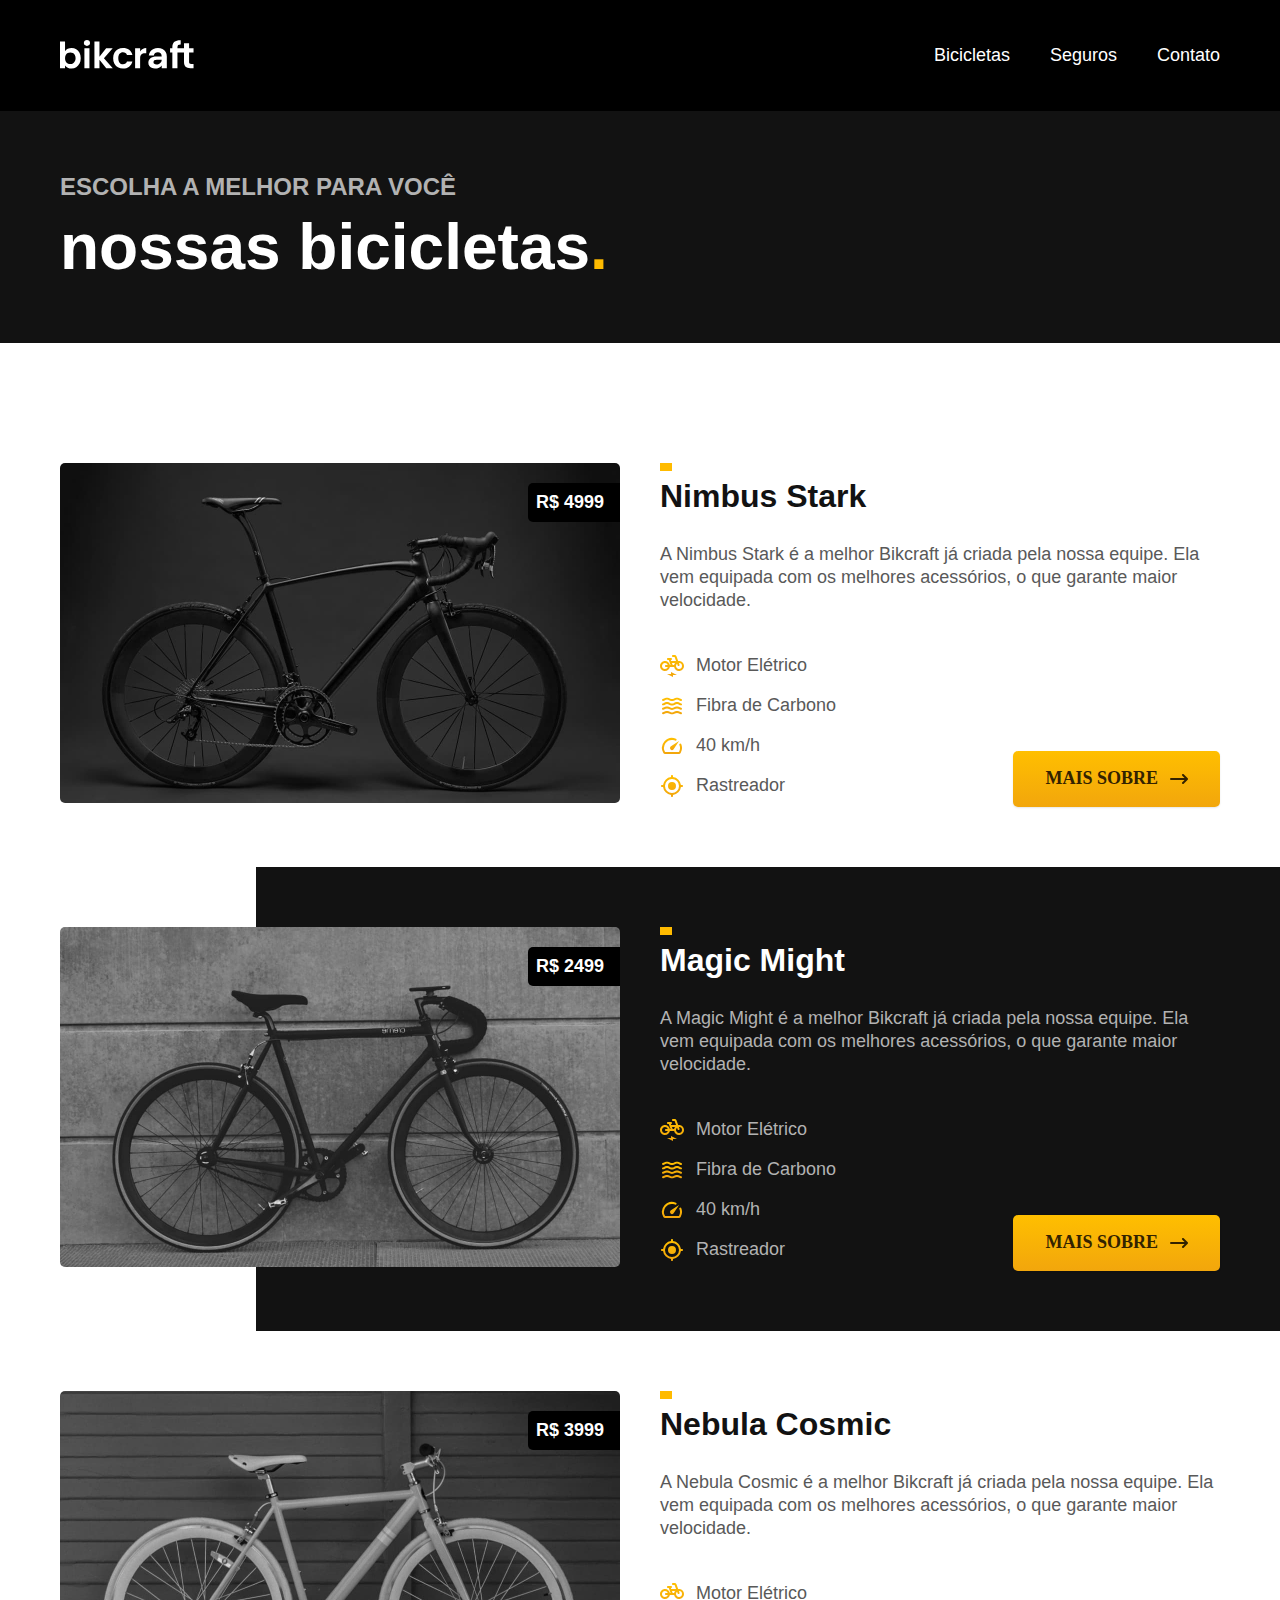
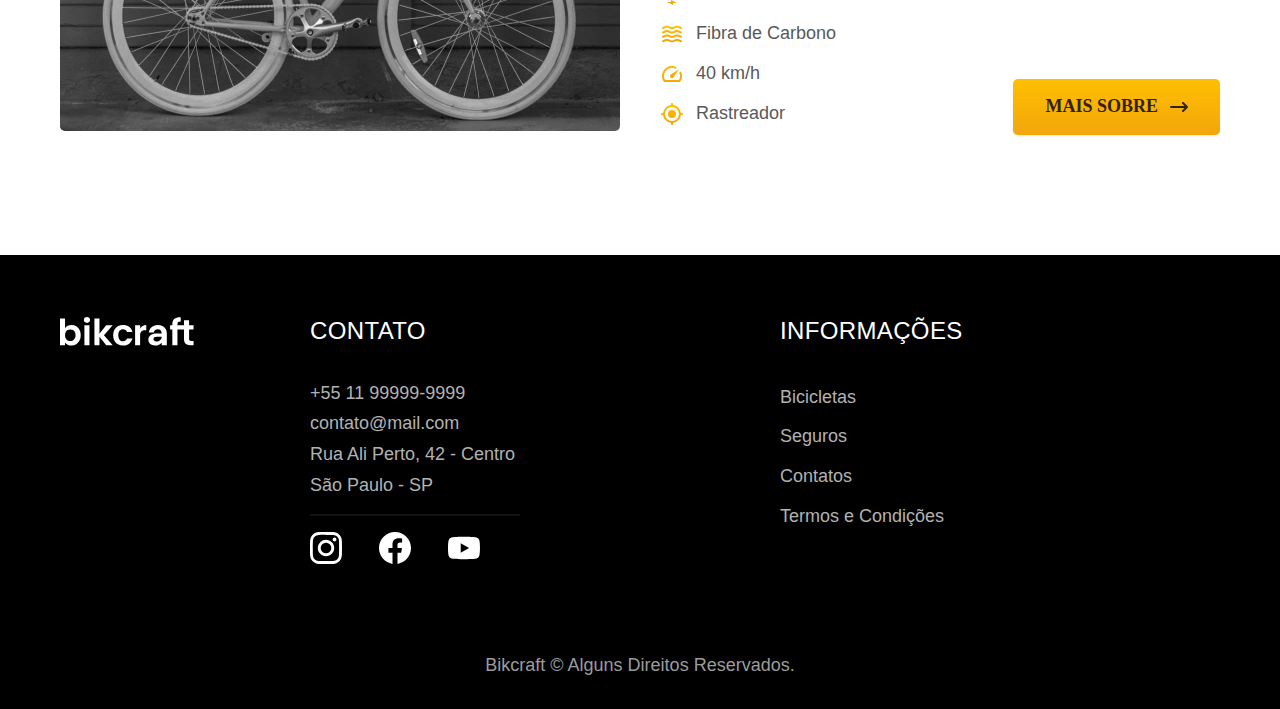
==== bicicletas.html @ 34be32ea "Primeiro commit de desenvolvimento" ====
<!DOCTYPE html>
<html lang="pt-br">

<head>
  <meta charset="UTF-8">
  <meta name="viewport" content="width=device-width, initial-scale=1.0">
  <title>Nossas bicicletas - Bikcraft</title>
  <meta name="description" content="Nossas bicicletas. Escolha a melhor para você">
  <link rel="stylesheet" href="css/style.css">
  <!-- <link rel="preconnect" href="https://fonts.googleapis.com">
<link rel="preconnect" href="https://fonts.gstatic.com" crossorigin>
<link href="https://fonts.googleapis.com/css2?family=Merriweather:ital,wght@1,900&family=Poppins:wght@400;600&family=Roboto:wght@400;500&display=swap" rel="stylesheet"> -->
</head>

<body>
  <header class="header">
    <div class="container">
      <a href="./">
        <img src="img/bikcraft.svg" alt="Bikcraft" width="136" height="32">
      </a>
      <nav aria-label="Primária">
        <ul class="menu">
          <li><a href="bicicletas.html" class="cor-c0 font-1-m">Bicicletas</a></li>
          <li><a href="seguros.html" class="cor-c0 font-1-m">Seguros</a></li>
          <li><a href="contato.html" class="cor-c0 font-1-m">Contato</a></li>
        </ul>
      </nav>
    </div>
  </header>
  <main class="main">
    <section class="titulo" aria-label="Titulo">
      <div class="container">
        <h2 class="font-1-l-b cor-c5">Escolha a melhor para você</h2>
        <h1 class="font-1-xxl cor-c0">nossas bicicletas<span>.</span></h1>
      </div>
    </section>
    <article class="nossas-bicicletas" aria-label="Nossas bicicletas">
      <ul class="bicicletas-lista">
        <li class="container">
          <div class="foto">
            <img src="img/bicicletas/nimbus.jpg" alt="Nimbus Stark" width="560" height="340">
            <span class="preco font-1-m-b cor-c0">R$ 4999</span>
          </div>
          <div class="bicicletas-info">
            <h3 class="font-1-xl cor-c11">Nimbus Stark</h3>
            <p class="font-2-m cor-c8">A Nimbus Stark é a melhor Bikcraft já criada pela nossa equipe. Ela vem equipada
              com os
              melhores
              acessórios, o que garante maior velocidade.</p>
            <ul class="caracteristicas font-2-m cor-c8">
              <li><img src="img/icones/eletrica.svg" alt="" width="24" height="24"> Motor Elétrico</li>
              <li><img src="img/icones/carbono.svg" alt="" width="24" height="24">Fibra de Carbono</li>
              <li><img src="img/icones/velocidade.svg" alt="" width="24" height="24">40 km/h</li>
              <li><img src="img/icones/rastreador.svg" alt="" width="24" height="24">Rastreador</li>
            </ul>
            <a href="bicicletas/nimbus.html" class="botao-primario">Mais sobre</a>
          </div>
        </li>
        <li>
          <div class="container">
            <div class="foto">
              <img src="img/bicicletas/magic.jpg" alt="Magic Might" width="560" height="340">
              <span class="preco font-1-m-b cor-c0">R$ 2499</span>
            </div>
            <div class="bicicletas-info">
              <h3 class="font-1-xl cor-c0">Magic Might</h3>
              <p class="font-2-m cor-c5">A Magic Might é a melhor Bikcraft já criada pela nossa equipe. Ela vem equipada
                com os
                melhores
                acessórios, o que garante maior velocidade.</p>
              <ul class="caracteristicas font-2-m cor-c5">
                <li><img src="img/icones/eletrica.svg" alt="" width="24" height="24">Motor Elétrico</li>
                <li><img src="img/icones/carbono.svg" alt="" width="24" height="24">Fibra de Carbono</li>
                <li><img src="img/icones/velocidade.svg" alt="" width="24" height="24">40 km/h</li>
                <li><img src="img/icones/rastreador.svg" alt="" width="24" height="24">Rastreador</li>
              </ul>
              <a href="./bicicletas/magic.html" class="botao-primario">Mais sobre</a>
            </div>
          </div>
        </li>
        <li class="container">
          <div class="foto">
            <img src="img/bicicletas/nebula.jpg" alt="Nebula Cosmic" width="560" height="340">
            <span class="preco font-1-m-b cor-c0">R$ 3999</span>
          </div>
          <div class="bicicletas-info">
            <h3 class="font-1-xl cor-c11">Nebula Cosmic</h3>
            <p class="font-2-m cor-c8">A Nebula Cosmic é a melhor Bikcraft já criada pela nossa equipe. Ela vem equipada
              com os
              melhores
              acessórios, o que garante maior velocidade.</p>
            <ul class="caracteristicas font-2-m cor-c8">
              <li><img src="img/icones/eletrica.svg" alt="" width="24" height="24">Motor Elétrico</li>
              <li><img src="img/icones/carbono.svg" alt="" width="24" height="24">Fibra de Carbono</li>
              <li><img src="img/icones/velocidade.svg" alt="" width="24" height="24">40 km/h</li>
              <li><img src="img/icones/rastreador.svg" alt="" width="24" height="24">Rastreador</li>
            </ul>
            <a href="./bicicletas/nebula.html" class="botao-primario">Mais sobre</a>
          </div>
        </li>
      </ul>
    </article>
  </main>
  <footer class="footer">
    <div class="container">
      <img src="img/bikcraft.svg" alt="Bikcraft" class="logo" width="136" height="32">
      <div class="contato-info font-2-m cor-c5">
        <h3 class="font-2-l-b cor-c0">Contato</h3>
        <a href="tel:+5511999999999">+55 11 99999-9999</a>
        <a href="mailto:contato@mail.com">contato@mail.com</a>
        <span class="endereco">Rua Ali Perto, 42 - Centro <br>São Paulo - SP</span>
        <div class="redes">
          <a href="./"><img src="img/redes/instagram.svg" alt="Instagram" width="32" height="32"></a>
          <a href="./"><img src="img/redes/facebook.svg" alt="Facebook" width="32" height="32"></a>
          <a href="./"><img src="img/redes/youtube.svg" alt="Youtube" width="32" height="32"></a>
        </div>
      </div>
      <div class="informacoes font-2-m cor-c5">
        <h3 class="font-2-l-b cor-c0">Informações</h3>
        <a href="bicicletas.html">Bicicletas</a>
        <a href="seguros.html">Seguros</a>
        <a href="contato.html">Contatos</a>
        <a href="termos.html">Termos e Condições</a>
      </div>
      <span class="copyright font-2-m cor-c6">Bikcraft © Alguns Direitos Reservados.</span>
    </div>
  </footer>
</body>

</html>
---- css/style.css ----
/* Estilos globais */
@import "global.css";
@import "header.css";
@import "footer.css";

/* Utilitarios */
@import "utilitarios/cores.css";
@import "utilitarios/tipografia.css";
@import "utilitarios/componentes.css";
@import "utilitarios/formulario.css";

/* Sessoes */
@import "home/introducao.css";
@import "home/bicicletas.css";
@import "home/tecnologia.css";
@import "home/parceiros.css";
@import "home/depoimento.css";
@import "home/seguros.css";
@import "termos/termos.css";
@import "bicicletas/bicicletas.css";
@import "bicicletas/bicicleta.css";
@import "bicicletas/seguro.css";
@import "seguros/vantagens.css";
@import "seguros/perguntas.css";
@import "contato/contato.css";
@import "contato/lojas.css";
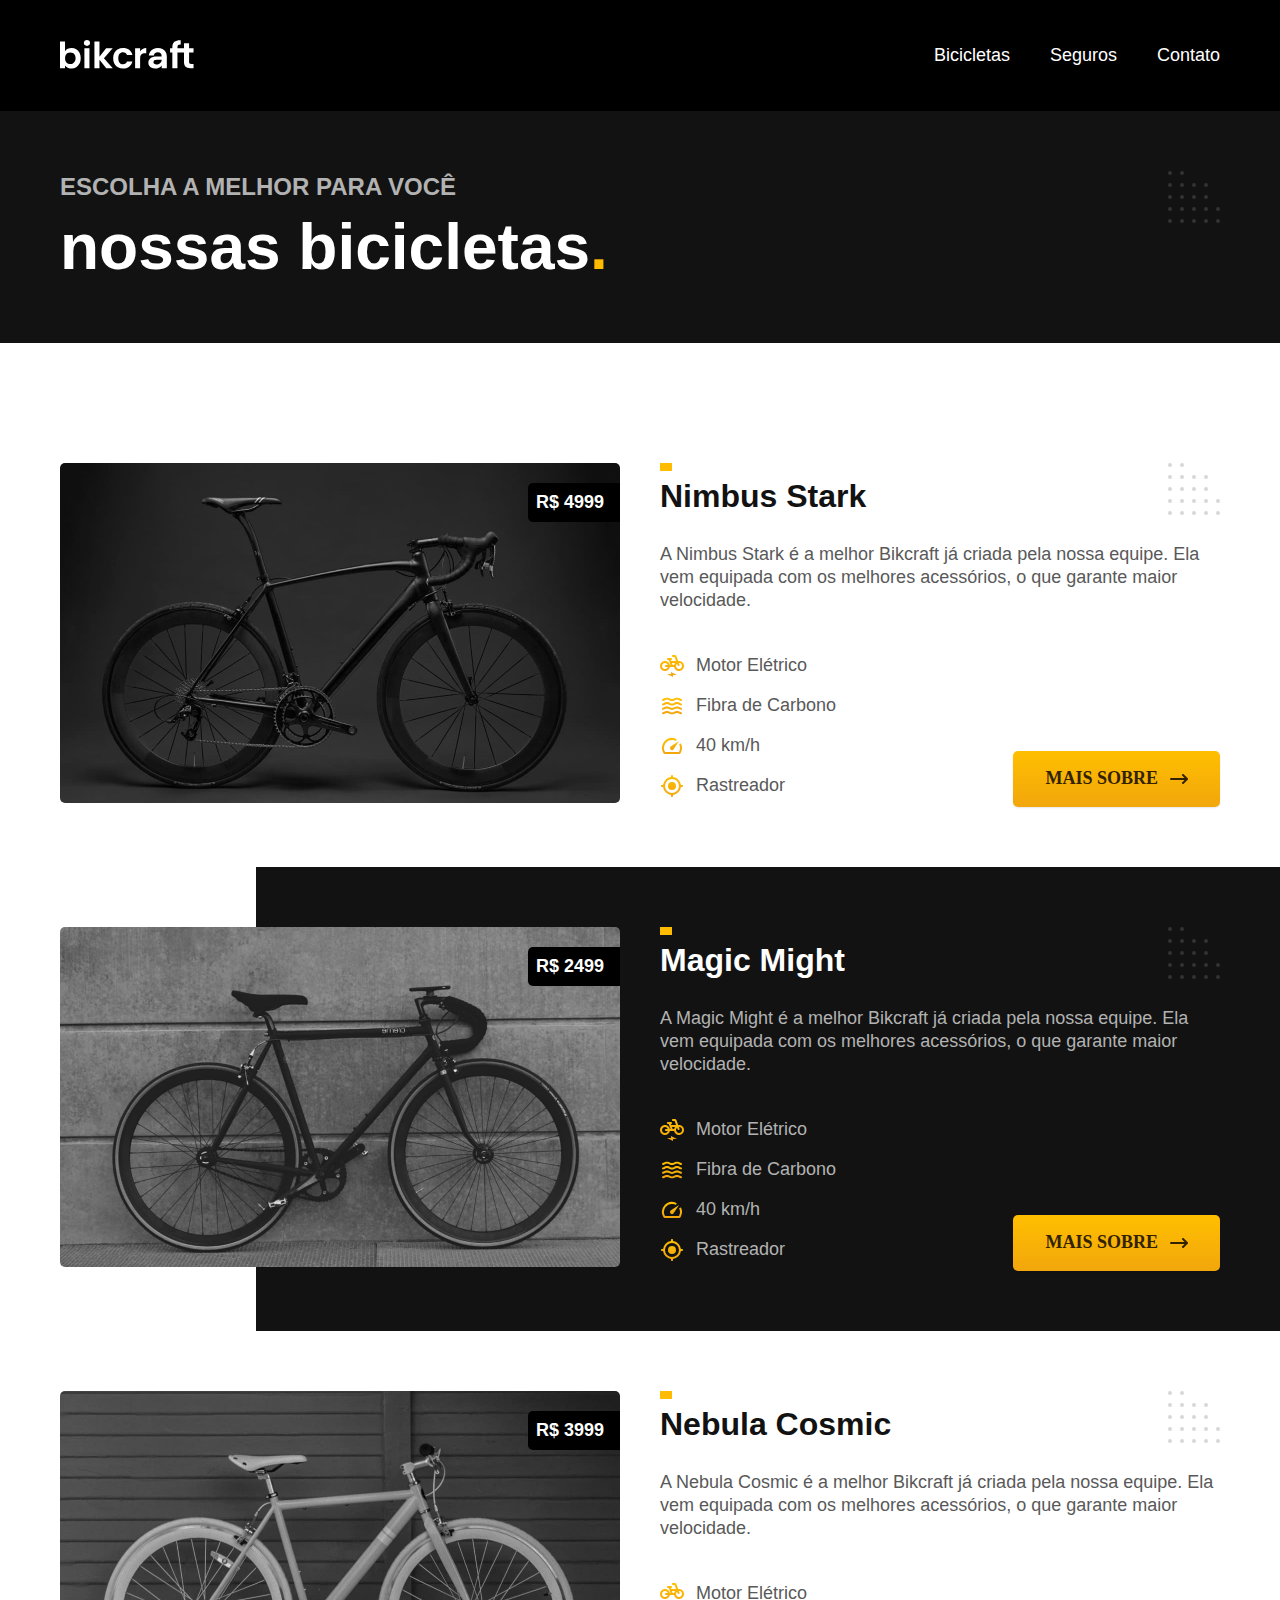
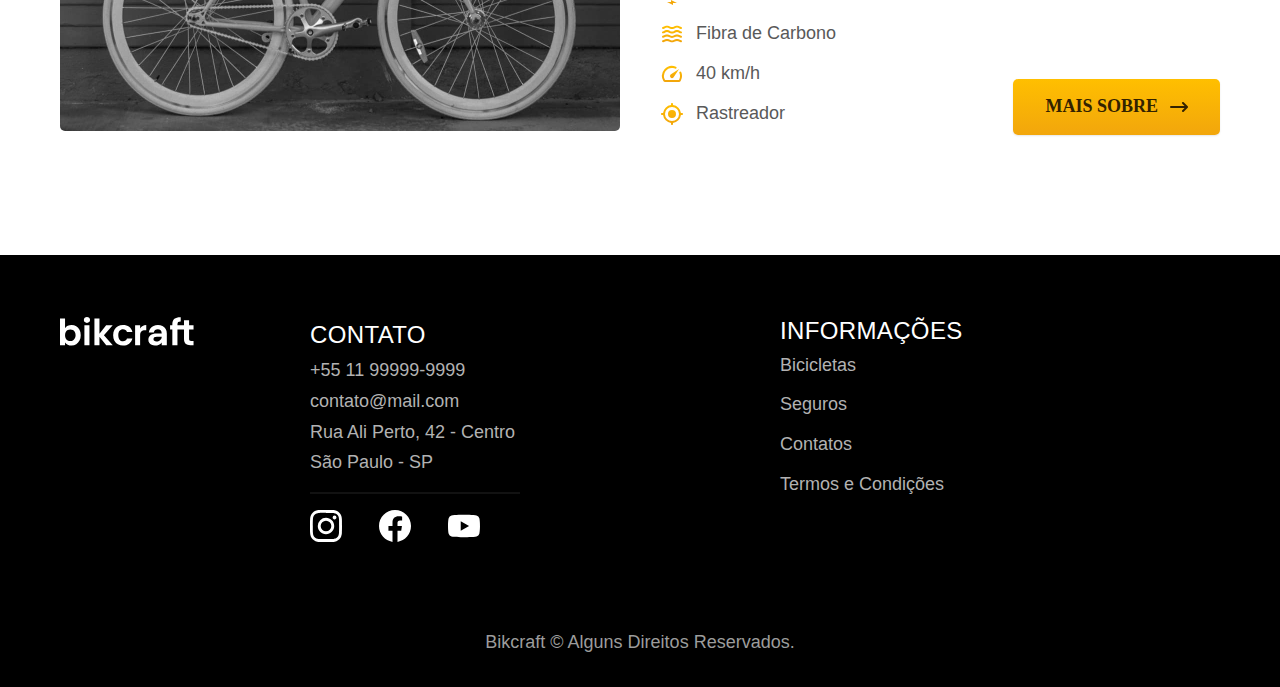
==== commit 4d4965e2: "Tela de orçamento e decorações" ====
--- a/bicicletas.html
+++ b/bicicletas.html
@@ -6,6 +6,7 @@
   <meta name="viewport" content="width=device-width, initial-scale=1.0">
   <title>Nossas bicicletas - Bikcraft</title>
   <meta name="description" content="Nossas bicicletas. Escolha a melhor para você">
+  <link rel="preload" href="css/style.css" as="style">
   <link rel="stylesheet" href="css/style.css">
   <!-- <link rel="preconnect" href="https://fonts.googleapis.com">
 <link rel="preconnect" href="https://fonts.gstatic.com" crossorigin>
@@ -105,7 +106,7 @@
     <div class="container">
       <img src="img/bikcraft.svg" alt="Bikcraft" class="logo" width="136" height="32">
       <div class="contato-info font-2-m cor-c5">
-        <h3 class="font-2-l-b cor-c0">Contato</h3>
+        <span class="font-2-l-b cor-c0">Contato</span>
         <a href="tel:+5511999999999">+55 11 99999-9999</a>
         <a href="mailto:contato@mail.com">contato@mail.com</a>
         <span class="endereco">Rua Ali Perto, 42 - Centro <br>São Paulo - SP</span>
@@ -116,7 +117,7 @@
         </div>
       </div>
       <div class="informacoes font-2-m cor-c5">
-        <h3 class="font-2-l-b cor-c0">Informações</h3>
+        <span class="font-2-l-b cor-c0">Informações</span>
         <a href="bicicletas.html">Bicicletas</a>
         <a href="seguros.html">Seguros</a>
         <a href="contato.html">Contatos</a>
--- a/css/style.css
+++ b/css/style.css
@@ -24,3 +24,4 @@
 @import "seguros/perguntas.css";
 @import "contato/contato.css";
 @import "contato/lojas.css";
+@import "orcamento/orcamento.css";
--- a/css/style.css
+++ b/css/style.css
@@ -24,3 +24,4 @@
 @import "seguros/perguntas.css";
 @import "contato/contato.css";
 @import "contato/lojas.css";
+@import "orcamento/orcamento.css";
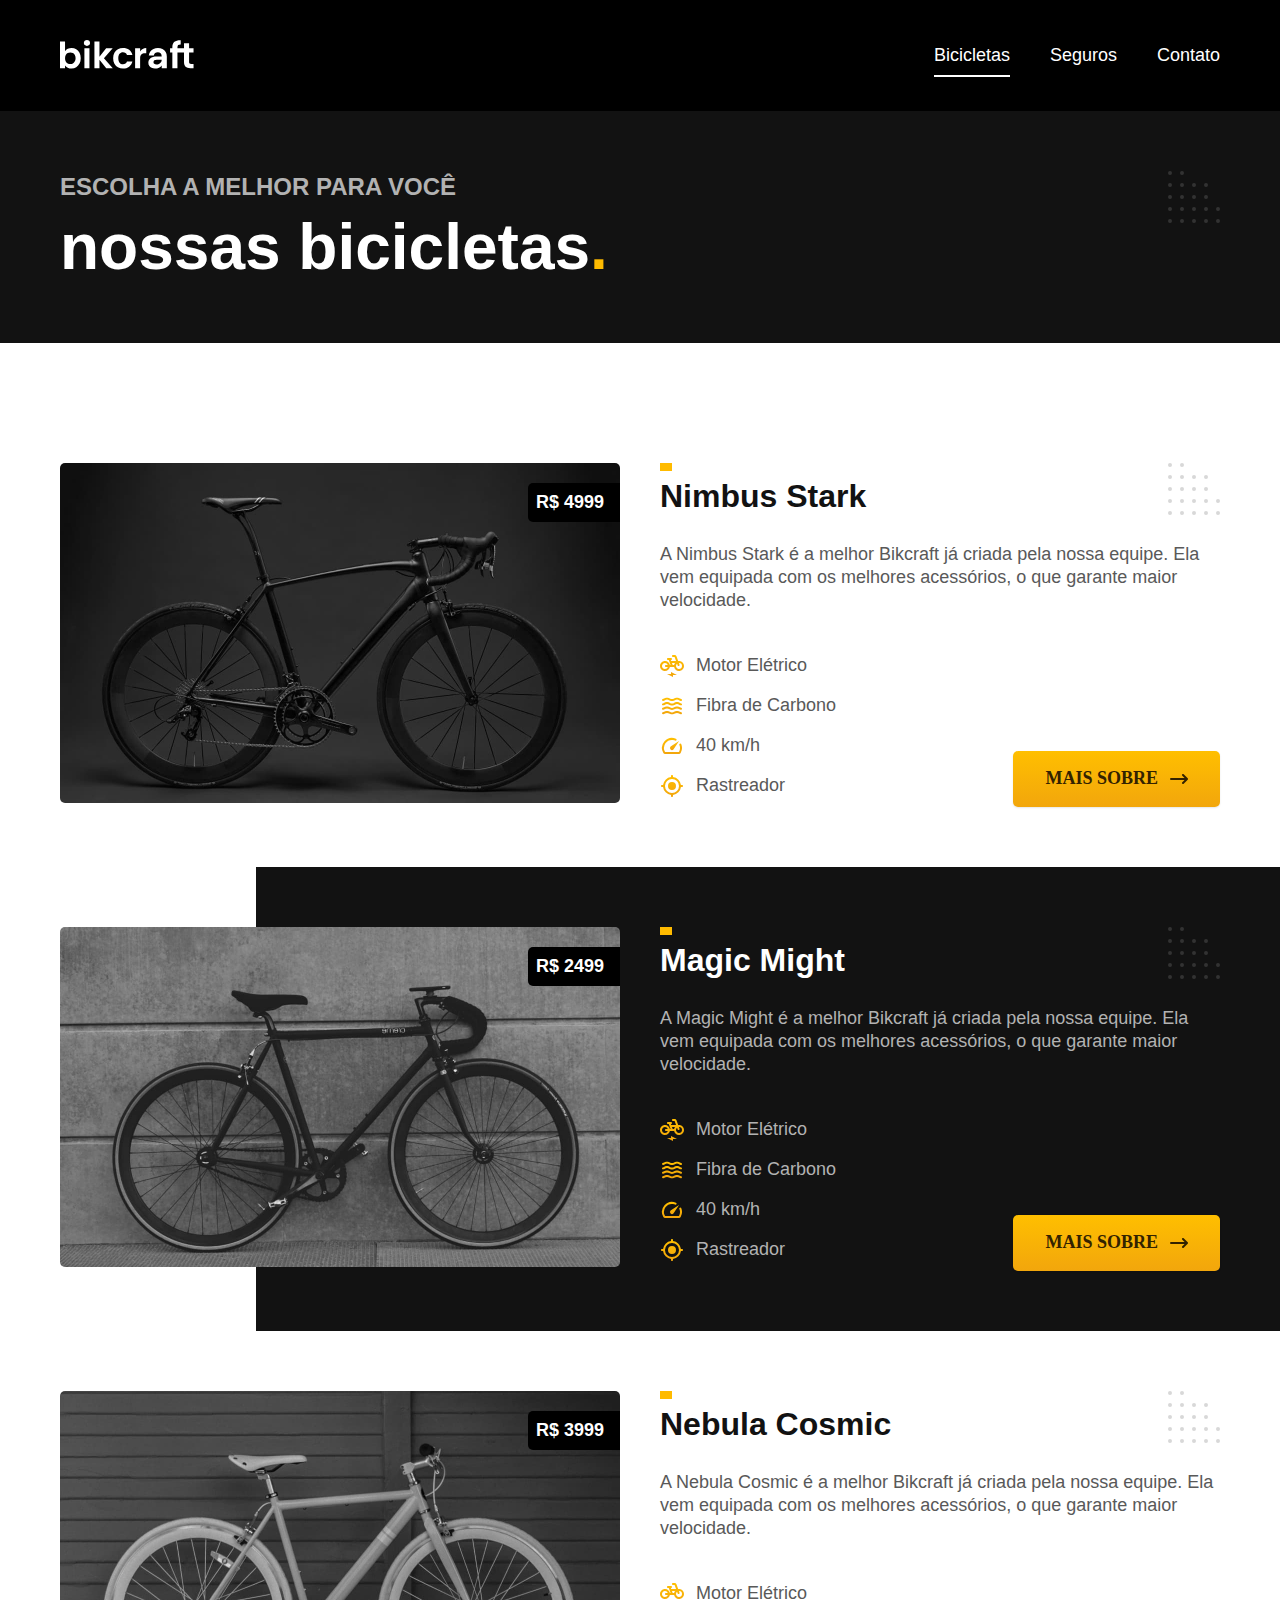
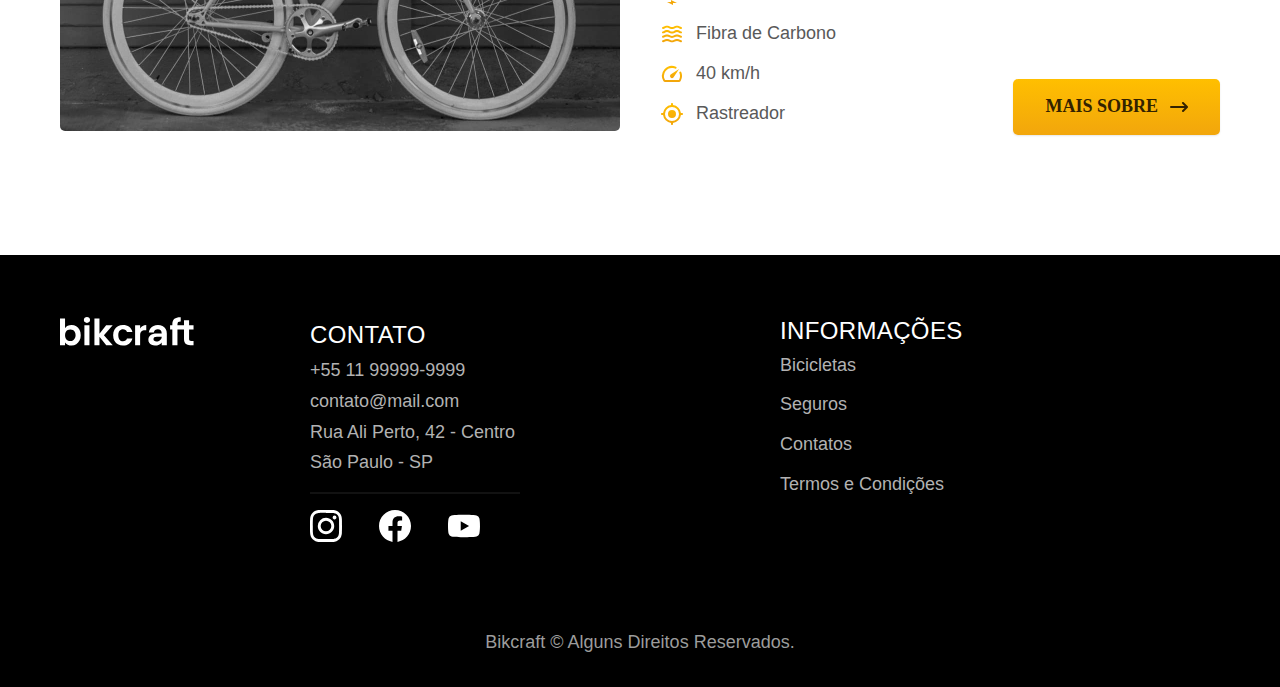
==== commit 0114b10a: "Inserção do JavaScript e correções" ====
--- a/bicicletas.html
+++ b/bicicletas.html
@@ -126,6 +126,7 @@
       <span class="copyright font-2-m cor-c6">Bikcraft © Alguns Direitos Reservados.</span>
     </div>
   </footer>
+  <script src="js/script.js"></script>
 </body>
 
 </html>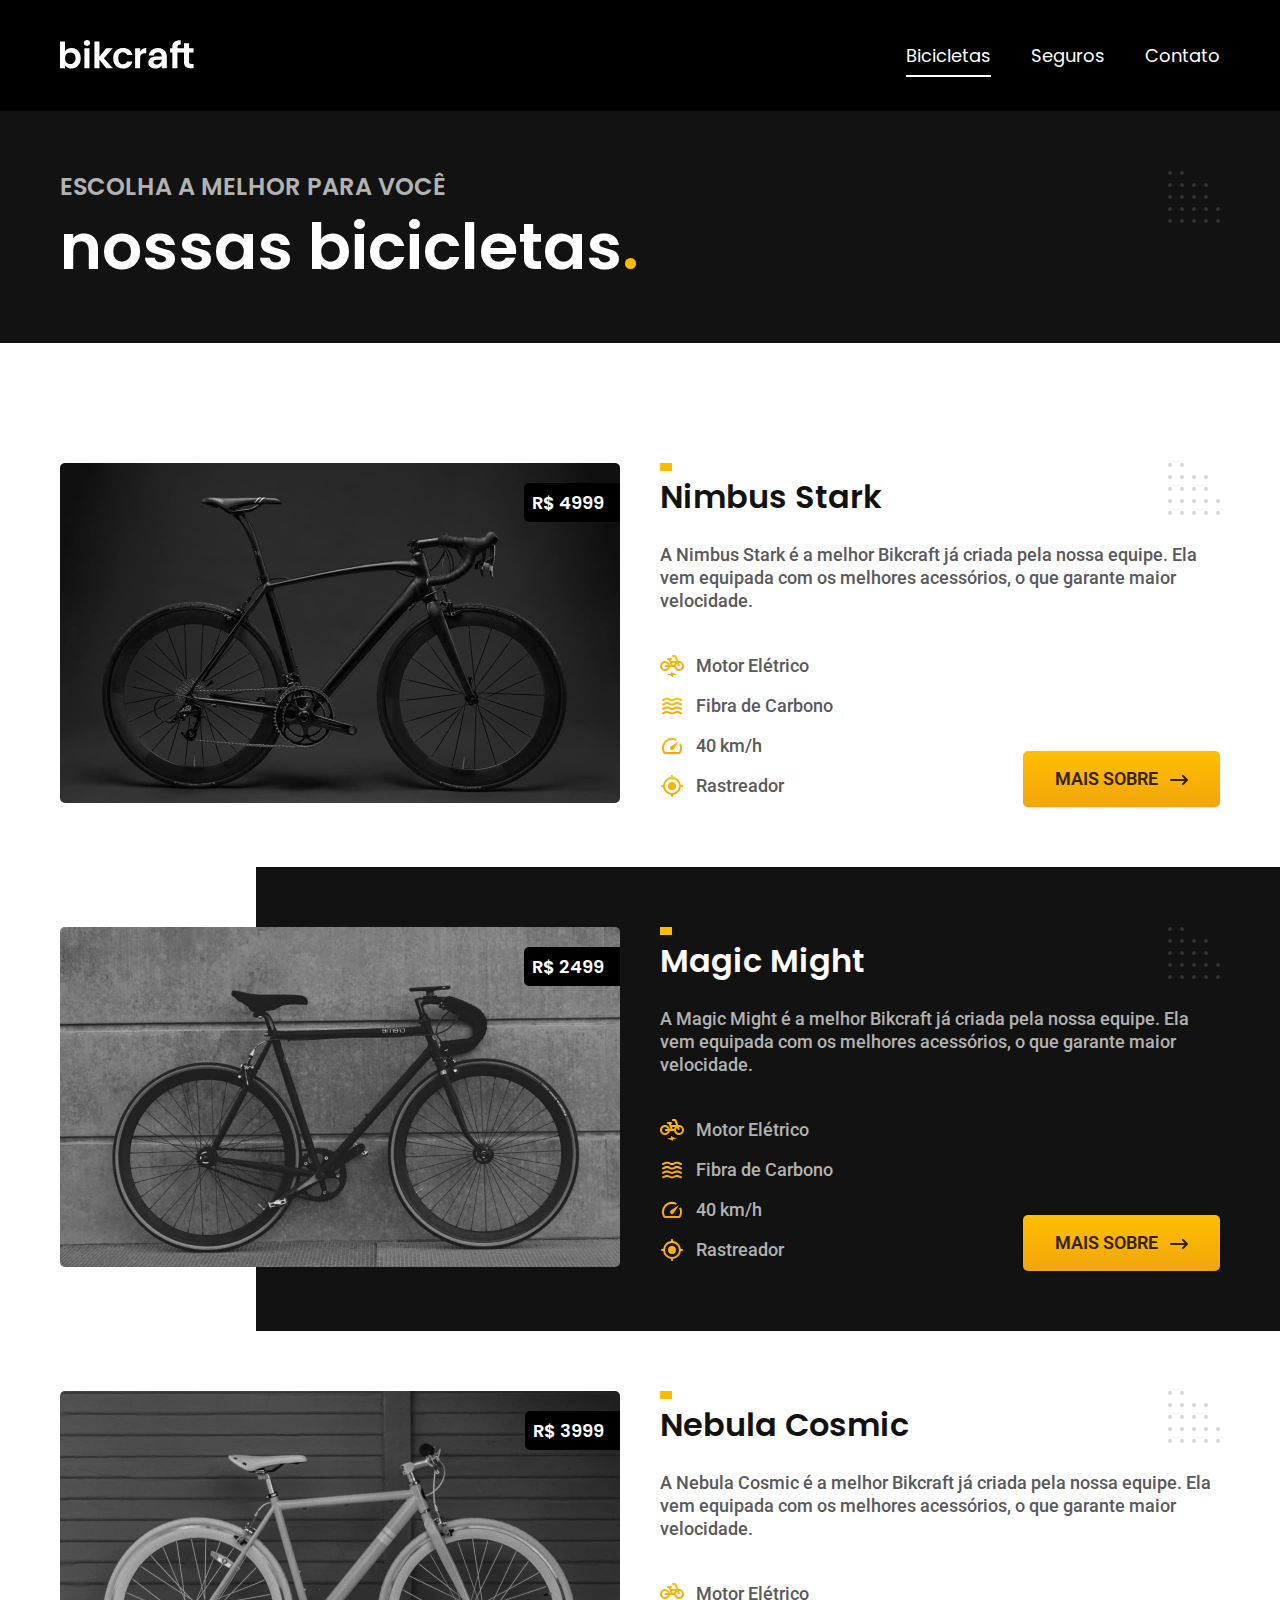
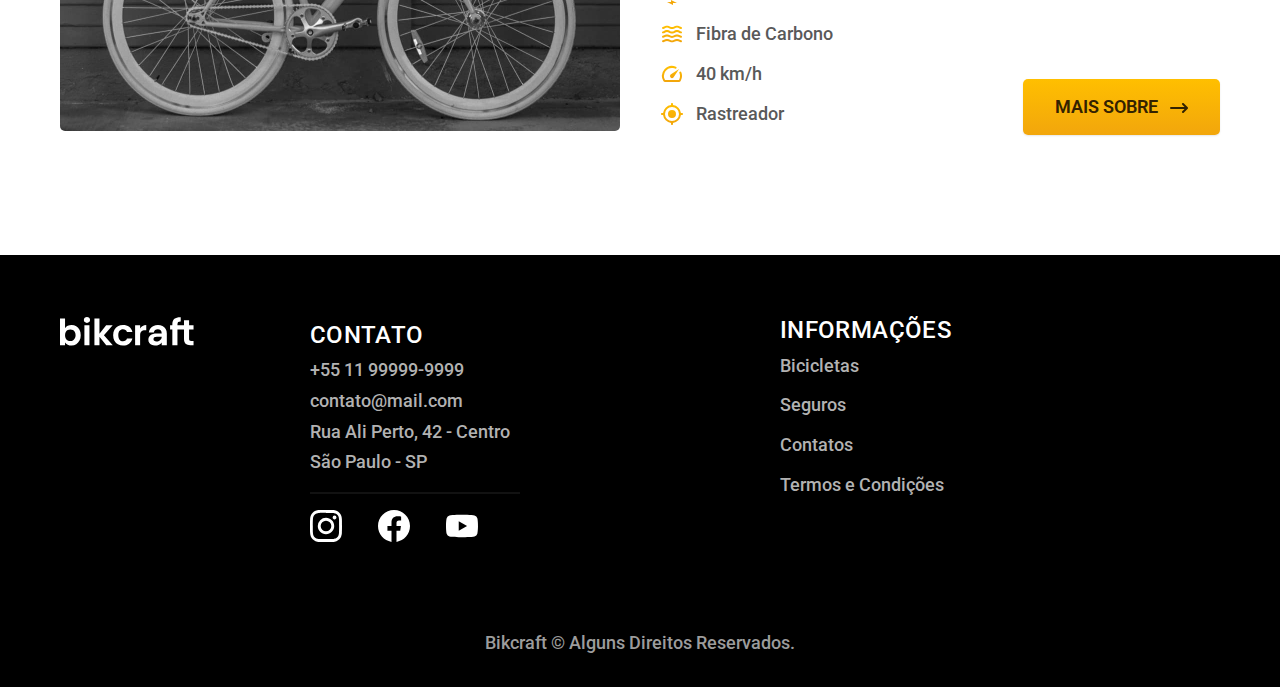
==== commit ea939bb3: "Favicon; Fontes; Prevenção para JS desativado" ====
--- a/bicicletas.html
+++ b/bicicletas.html
@@ -8,9 +8,11 @@
   <meta name="description" content="Nossas bicicletas. Escolha a melhor para você">
   <link rel="preload" href="css/style.css" as="style">
   <link rel="stylesheet" href="css/style.css">
-  <!-- <link rel="preconnect" href="https://fonts.googleapis.com">
-<link rel="preconnect" href="https://fonts.gstatic.com" crossorigin>
-<link href="https://fonts.googleapis.com/css2?family=Merriweather:ital,wght@1,900&family=Poppins:wght@400;600&family=Roboto:wght@400;500&display=swap" rel="stylesheet"> -->
+  <link rel="preconnect" href="https://fonts.gstatic.com" crossorigin>
+  <link href="https://fonts.googleapis.com/css2?family=Merriweather:ital,wght@1,900&family=Poppins:wght@400;600&family=Roboto:wght@400;500&display=swap"
+        rel="stylesheet">
+  <link rel="icon" href="favicon.svg" type="image/svg+xml">
+  <script>document.documentElement.classList.add("js");</script>
 </head>
 
 <body>
--- a/css/style.css
+++ b/css/style.css
@@ -25,3 +25,6 @@
 @import "contato/contato.css";
 @import "contato/lojas.css";
 @import "orcamento/orcamento.css";
+
+/* Animações */
+@import "animacao.css";
--- a/css/style.css
+++ b/css/style.css
@@ -25,3 +25,6 @@
 @import "contato/contato.css";
 @import "contato/lojas.css";
 @import "orcamento/orcamento.css";
+
+/* Animações */
+@import "animacao.css";
